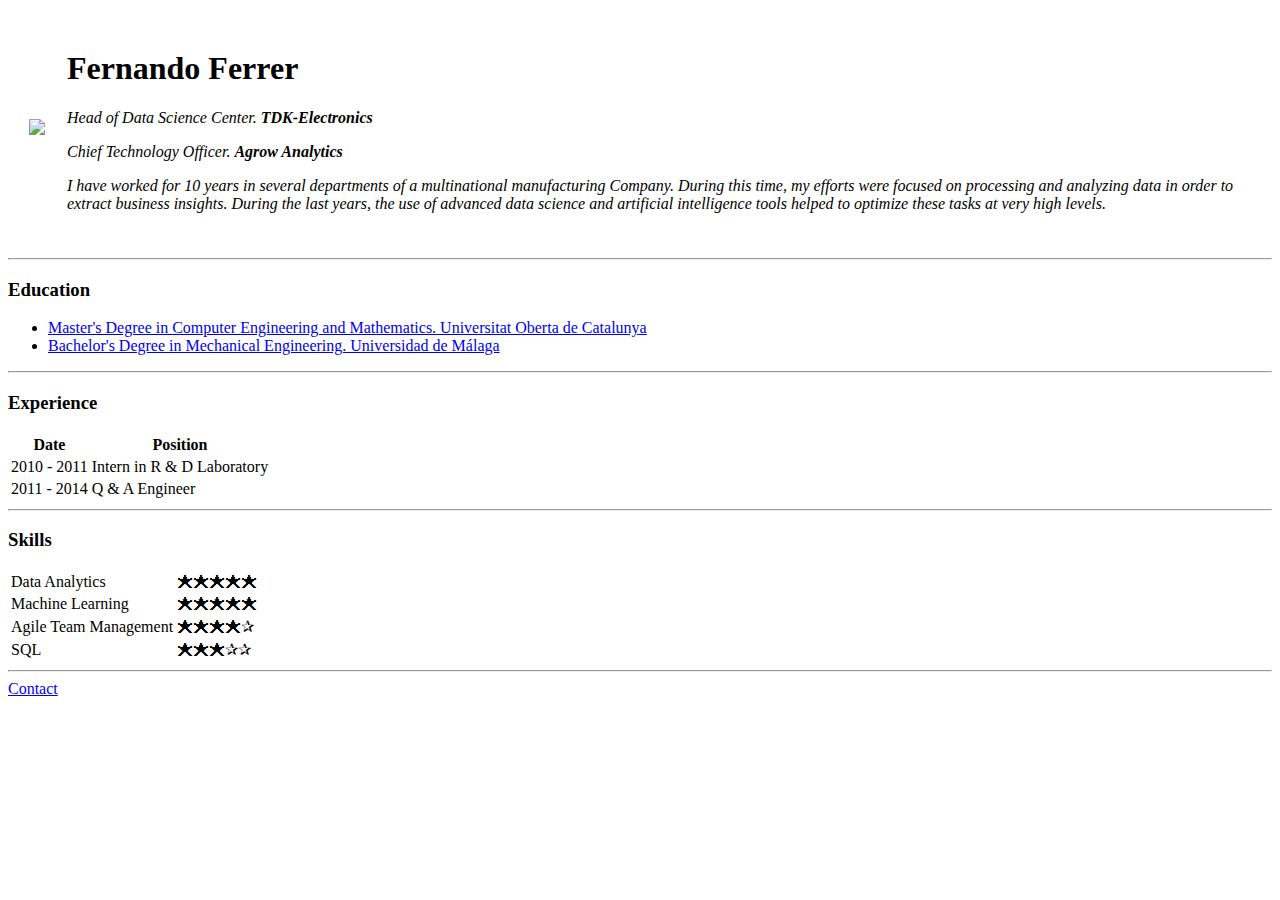
==== index.html @ 65ac2f4a "Add files via upload" ====
<!DOCTYPE html>
<html lang="en" dir="ltr">
  <head>
    <meta charset="utf-8">
    <title>Fernando Ferrer</title>
  </head>
  <body>
    <table cellspacing=20>
      <tr>
        <td>
          <img class="fernando-photo" src="assets/fernando.png" height=250px/>
        </td>
        <td>
          <h1>Fernando Ferrer</h1>
          <p><em>Head of Data Science Center.<strong> TDK-Electronics</strong><em/></p>
          <p><em>Chief Technology Officer. <strong> Agrow Analytics</strong></em></p>
          <p>I have worked for 10 years in several departments of a multinational
      manufacturing Company. During this time, my efforts were focused on
      processing and analyzing data in order to extract business insights. During
      the last years, the use of advanced data science and artificial intelligence
      tools helped to optimize these tasks at very high levels.</p>
        </td>
      </tr>
    </table>
    <hr>
    <h3>Education</h3>
    <ul>
      <li>
        <a href="https://studies.uoc.edu/en/university-masters-degrees/computational-mathematical-engineering/presentation" target="_blank">
          Master's Degree in Computer Engineering and Mathematics. Universitat Oberta de Catalunya
      </li>
      </a>
      <li>
        <a href="https://www.uma.es/grado-en-ingenieria-mecanica/" target="_blank">
          Bachelor's Degree in Mechanical Engineering. Universidad de Málaga
        </a>
      </li>
    </ul>
    <hr>
    <h3>Experience</h3>
    <table>
      <thead>
        <tr>
          <th>Date</th>
          <th>Position</th>
        </tr>
      </thead>
      <tbody>
        <tr>
          <td>2010 - 2011</td>
          <td>Intern in R & D Laboratory</td>
        </tr>
        <tr>
          <td>2011 - 2014</td>
          <td>Q & A Engineer</td>
        </tr>
      </tbody>
    </table>
    <hr>
    <h3>Skills</h3>
    <table>
      <tbody>
        <tr>
          <td>Data Analytics</td>
          <td>🟊🟊🟊🟊🟊</td>
        </tr>
        <tr>
          <td>Machine Learning</td>
          <td>🟊🟊🟊🟊🟊</td>
        </tr>
        <tr>
          <td>Agile Team Management</td>
          <td>🟊🟊🟊🟊✰</td>
        </tr>
        <tr>
          <td>SQL</td>
          <td>🟊🟊🟊✰✰</td>
        </tr>
      </tbody>
    </table>
    <hr>

    <a href="contact.html">Contact</a>

  </body>
</html>
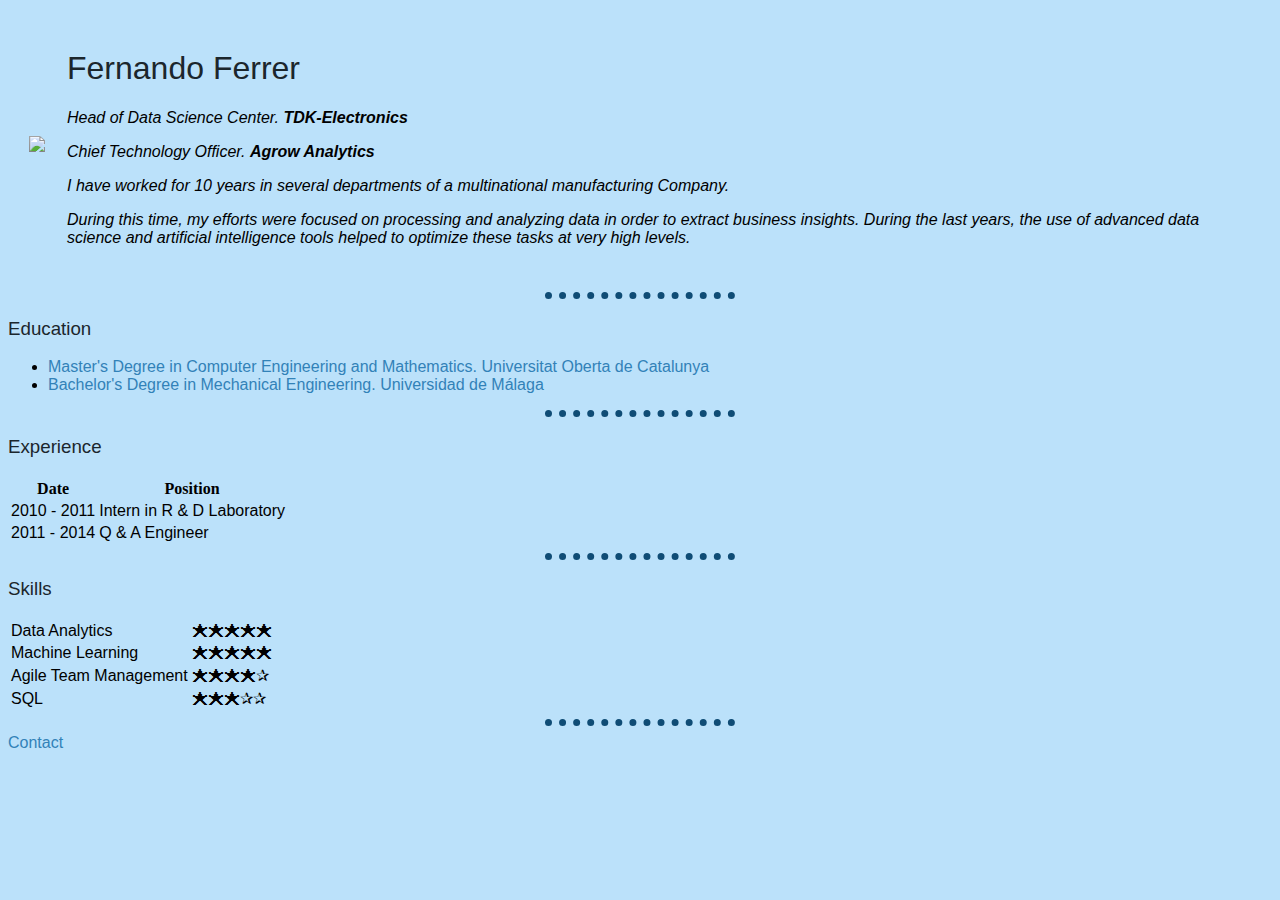
==== commit bbac6b0d: "Add files via upload" ====
--- a/index.html
+++ b/index.html
@@ -3,22 +3,27 @@
   <head>
     <meta charset="utf-8">
     <title>Fernando Ferrer</title>
+    <link rel="stylesheet" href="assets/custom_styles.css">
   </head>
+
   <body>
     <table cellspacing=20>
       <tr>
         <td>
-          <img class="fernando-photo" src="assets/fernando.png" height=250px/>
+          <img class="fernando_photo" src="assets/fernando.png"/>
         </td>
         <td>
           <h1>Fernando Ferrer</h1>
           <p><em>Head of Data Science Center.<strong> TDK-Electronics</strong><em/></p>
           <p><em>Chief Technology Officer. <strong> Agrow Analytics</strong></em></p>
           <p>I have worked for 10 years in several departments of a multinational
-      manufacturing Company. During this time, my efforts were focused on
-      processing and analyzing data in order to extract business insights. During
-      the last years, the use of advanced data science and artificial intelligence
-      tools helped to optimize these tasks at very high levels.</p>
+             manufacturing Company.
+          </p>
+          <p>During this time, my efforts were focused on
+          processing and analyzing data in order to extract business insights. During
+          the last years, the use of advanced data science and artificial intelligence
+          tools helped to optimize these tasks at very high levels.
+          </p>
         </td>
       </tr>
     </table>
--- a/assets/custom_styles.css
+++ b/assets/custom_styles.css
@@ -0,0 +1,46 @@
+/* ################################ Tag Selectors ############################*/
+
+h1, h2, h3, h4, h5, h6 {
+  color: #1B262C;
+  font-family: arial;
+  font-weight: lighter;
+}
+
+p {
+  font-family: arial;
+}
+
+a {
+  font-family: arial;
+  text-decoration: none;
+  color: #3282b8;
+}
+
+td {
+  font-family: arial;
+}
+
+body {
+  background-color: #bbe1fa;
+}
+
+hr {
+  border-style: none;
+  border-top-style: dotted;
+  border-color: #0f4c75;
+  border-width: 7px;
+  height: 0;
+  width: 15%;
+}
+
+/* ################################ Class Selectors ##########################*/
+
+.fernando_photo {
+  width: 210px;
+  height: auto;
+  -webkit-transition: .3s ease-in-out;
+	transition: .3s ease-in-out;
+}
+.fernando_photo:hover {
+  width: 240px;
+}
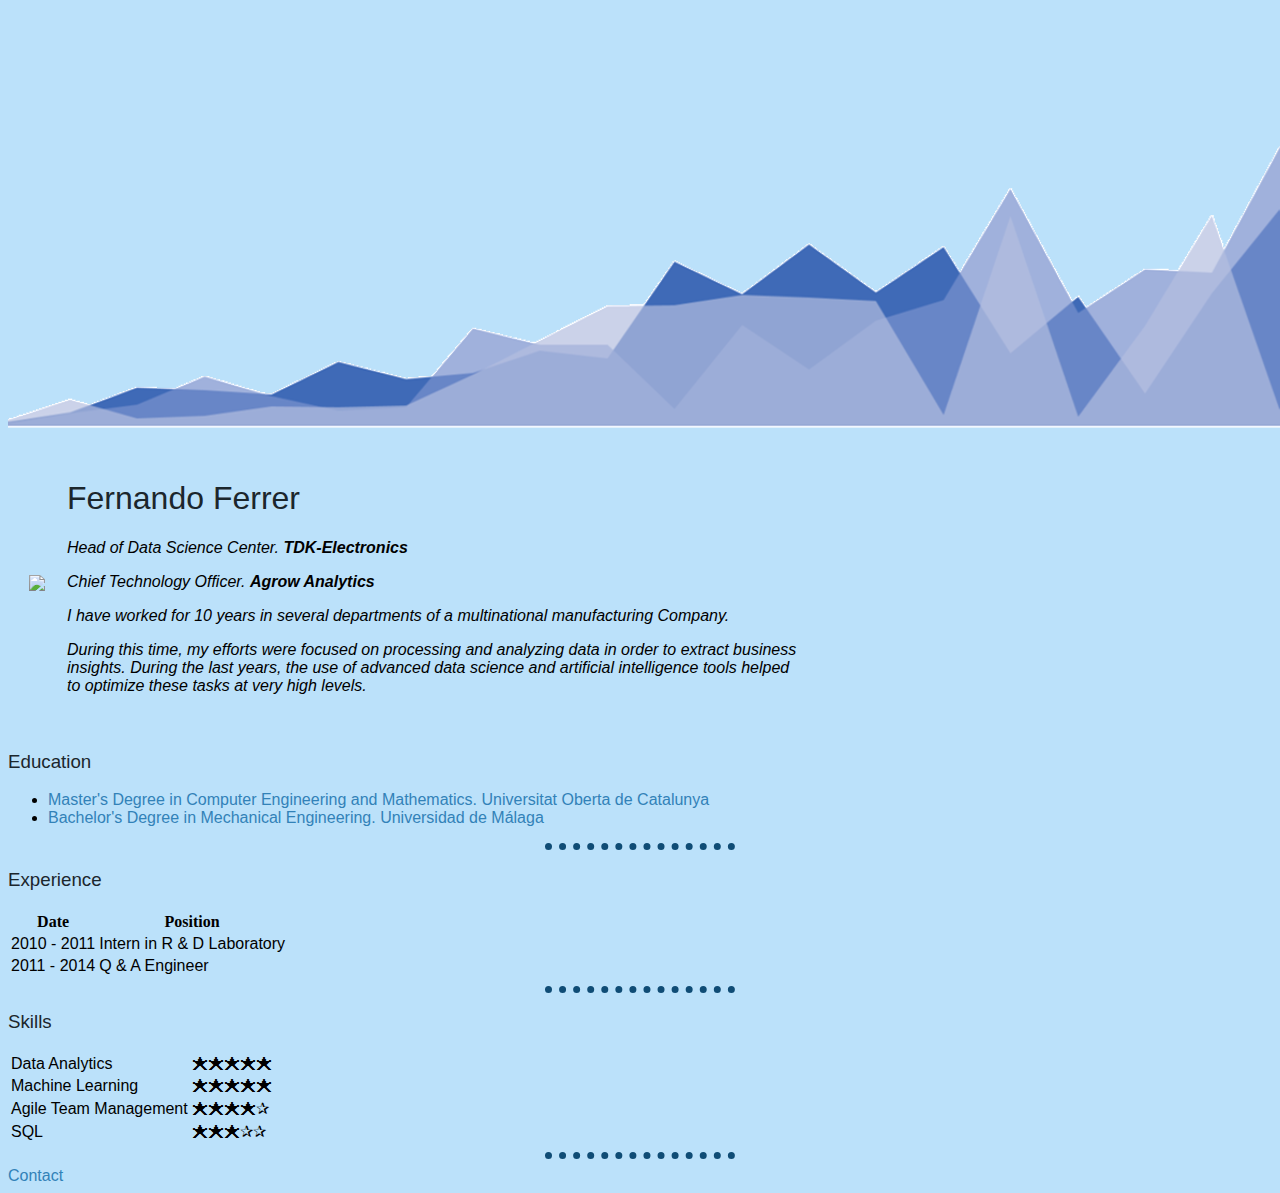
==== commit b6da570a: "Add files via upload" ====
--- a/index.html
+++ b/index.html
@@ -7,6 +7,7 @@
   </head>
 
   <body>
+    <img class="data_background" src="assets/chart.png"/>
     <table cellspacing=20>
       <tr>
         <td>
@@ -20,14 +21,17 @@
              manufacturing Company.
           </p>
           <p>During this time, my efforts were focused on
-          processing and analyzing data in order to extract business insights. During
+          processing and analyzing data in order to extract business
+          <br>insights. During
           the last years, the use of advanced data science and artificial intelligence
-          tools helped to optimize these tasks at very high levels.
+          tools helped
+          <br>to optimize these tasks at very high levels.
           </p>
         </td>
       </tr>
     </table>
-    <hr>
+    <div class="horizontal_separator_1">
+    </div>
     <h3>Education</h3>
     <ul>
       <li>
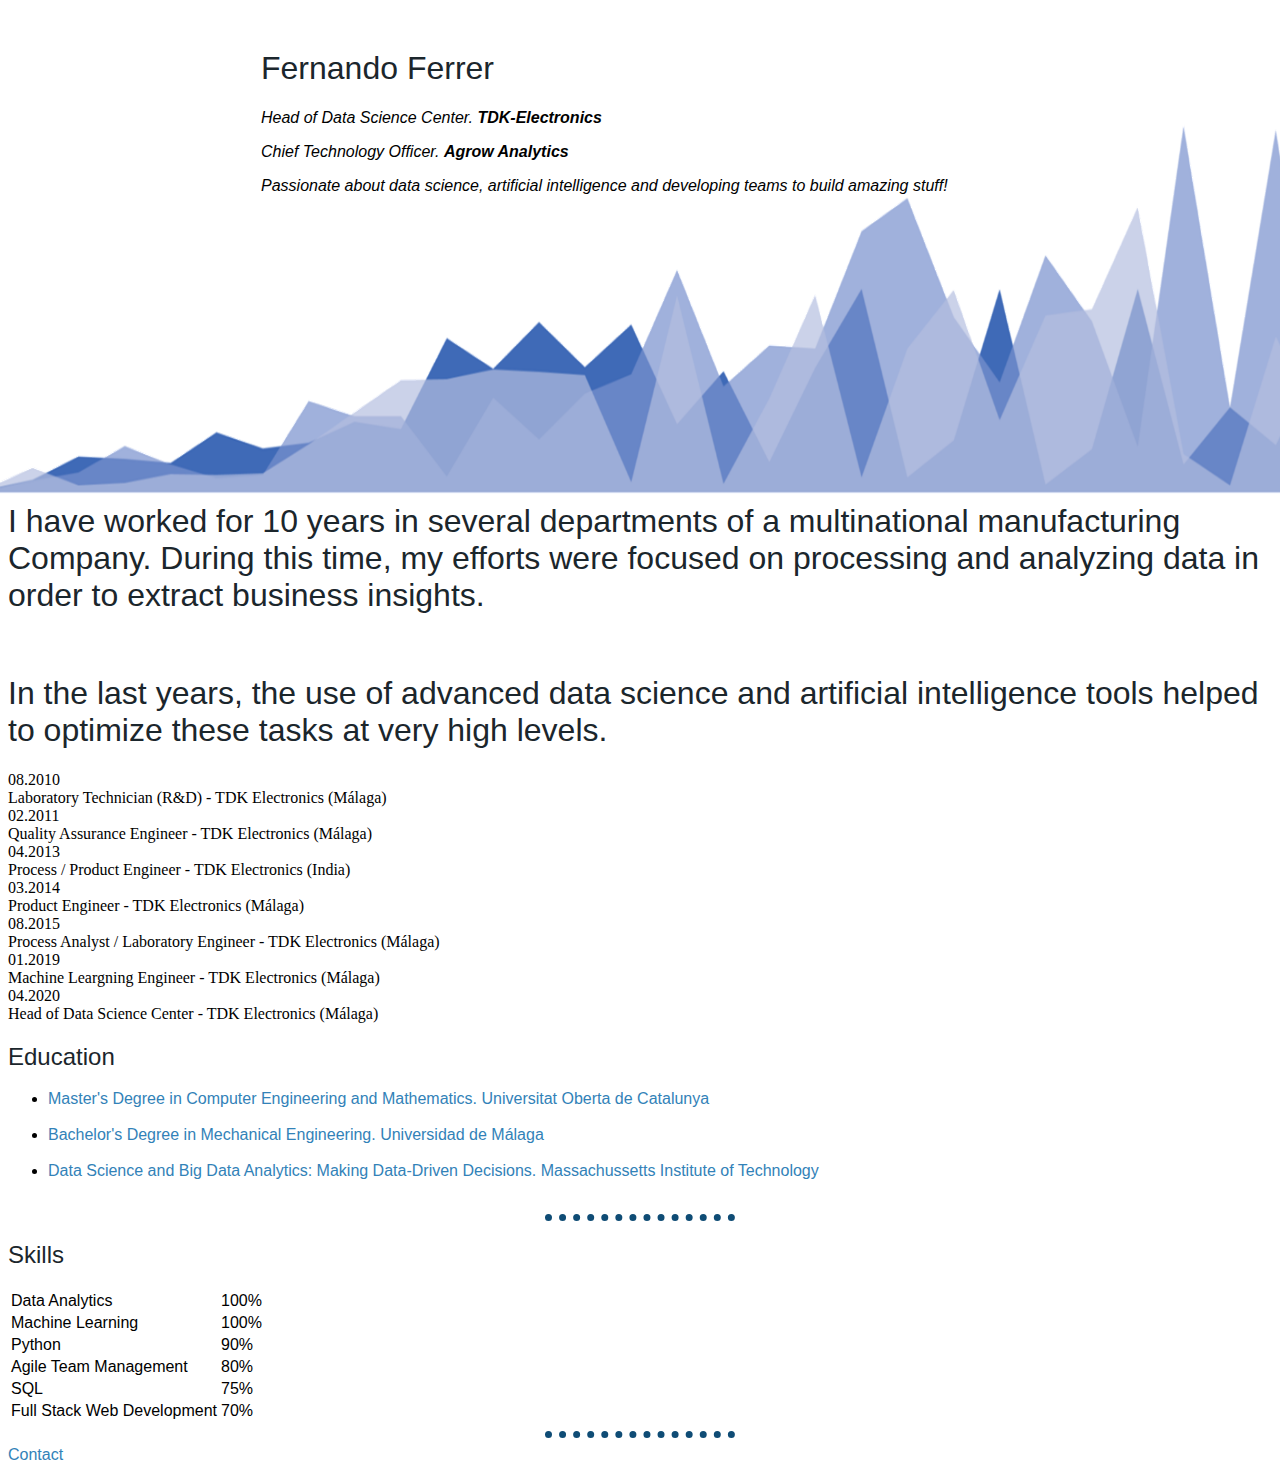
==== commit 96cf39e0: "Add files via upload" ====
--- a/index.html
+++ b/index.html
@@ -4,6 +4,8 @@
     <meta charset="utf-8">
     <title>Fernando Ferrer</title>
     <link rel="stylesheet" href="assets/custom_styles.css">
+    <link rel="stylesheet" href="assets/block_quotes.css">
+    <link rel="stylesheet" href="assets/timeline.css">
   </head>
 
   <body>
@@ -11,80 +13,166 @@
     <table cellspacing=20>
       <tr>
         <td>
-          <img class="fernando_photo" src="assets/fernando.png"/>
+          <div class="fernando_photo"/>
+          </div>
         </td>
         <td>
           <h1>Fernando Ferrer</h1>
           <p><em>Head of Data Science Center.<strong> TDK-Electronics</strong><em/></p>
           <p><em>Chief Technology Officer. <strong> Agrow Analytics</strong></em></p>
-          <p>I have worked for 10 years in several departments of a multinational
-             manufacturing Company.
-          </p>
-          <p>During this time, my efforts were focused on
-          processing and analyzing data in order to extract business
-          <br>insights. During
-          the last years, the use of advanced data science and artificial intelligence
-          tools helped
-          <br>to optimize these tasks at very high levels.
-          </p>
+          <p>Passionate about data science, artificial intelligence and developing
+            teams to build amazing stuff!</p>
         </td>
       </tr>
     </table>
+
     <div class="horizontal_separator_1">
     </div>
-    <h3>Education</h3>
+
+    <div class="blockquote-wrapper">
+      <div class="blockquote">
+        <h1>I have worked for 10 years in several departments of a multinational
+            manufacturing Company.
+            During this time, my efforts were focused on processing and analyzing
+            data in order to extract business insights.
+        </h1>
+        <br>
+        <h1>In the last years, the use of advanced data science and artificial
+            intelligence tools helped to optimize these tasks at very high levels.
+        </h1>
+      </div>
+    </div>
+
+
+    <section class="time-line-box">
+           <div class="swiper-container text-center">
+               <div class="swiper-wrapper">
+                   <div class="swiper-slide">
+                     <div class="timestamp"><span class="date">08.2010</span></div>
+                     <div class="status"><span>Laboratory Technician (R&D) - TDK Electronics (Málaga)</span></div>
+                   </div>
+                   <div class="swiper-slide">
+                     <div class="timestamp"><span class="date">02.2011</span></div>
+                     <div class="status"><span>Quality Assurance Engineer - TDK Electronics (Málaga)</span></div>
+                   </div>
+                   <div class="swiper-slide">
+                     <div class="timestamp"><span class="date">04.2013</span></div>
+                     <div class="status"><span>Process / Product Engineer - TDK Electronics (India)</span></div>
+                   </div>
+                   <div class="swiper-slide">
+                     <div class="timestamp"><span class="date">03.2014</span></div>
+                     <div class="status"><span>Product Engineer - TDK Electronics (Málaga)</span></div>
+                   </div>
+                   <div class="swiper-slide">
+                     <div class="timestamp"><span class="date">08.2015</span></div>
+                     <div class="status"><span>Process Analyst / Laboratory Engineer - TDK Electronics (Málaga)</span></div>
+                   </div>
+                   <div class="swiper-slide">
+                     <div class="timestamp"><span class="date">01.2019</span></div>
+                     <div class="status"><span>Machine Leargning Engineer - TDK Electronics (Málaga)</span></div>
+                   </div>
+                   <div class="swiper-slide">
+                     <div class="timestamp"><span class="date">04.2020</span></div>
+                     <div class="status"><span>Head of Data Science Center - TDK Electronics (Málaga)</span></div>
+                   </div>
+               </div>
+           </div>
+      </section>
+
+
+
+
+    <h2>Education</h2>
     <ul>
+
       <li>
         <a href="https://studies.uoc.edu/en/university-masters-degrees/computational-mathematical-engineering/presentation" target="_blank">
           Master's Degree in Computer Engineering and Mathematics. Universitat Oberta de Catalunya
+        </a>
       </li>
-      </a>
+      <br>
+
       <li>
         <a href="https://www.uma.es/grado-en-ingenieria-mecanica/" target="_blank">
           Bachelor's Degree in Mechanical Engineering. Universidad de Málaga
         </a>
       </li>
+      <br>
+
+      <li>
+        <a href="https://xpro.mit.edu/courses/course-v1:xPRO+DSx/" target="_blank">
+          Data Science and Big Data Analytics: Making Data-Driven Decisions. Massachussetts Institute of Technology
+        </a>
+      </li>
+      <br>
+
     </ul>
     <hr>
-    <h3>Experience</h3>
-    <table>
-      <thead>
-        <tr>
-          <th>Date</th>
-          <th>Position</th>
-        </tr>
-      </thead>
-      <tbody>
-        <tr>
-          <td>2010 - 2011</td>
-          <td>Intern in R & D Laboratory</td>
-        </tr>
-        <tr>
-          <td>2011 - 2014</td>
-          <td>Q & A Engineer</td>
-        </tr>
-      </tbody>
-    </table>
-    <hr>
-    <h3>Skills</h3>
+
+    <h2>Skills</h2>
     <table>
       <tbody>
+
         <tr>
           <td>Data Analytics</td>
-          <td>🟊🟊🟊🟊🟊</td>
+          <td>
+            <div class="progress">
+              <span class="percent">100%</span>
+              <div class="bar" style="width:100%"></div>
+            </div>
+          </td>
         </tr>
+
         <tr>
           <td>Machine Learning</td>
-          <td>🟊🟊🟊🟊🟊</td>
+          <td>
+            <div class="progress">
+              <span class="percent">100%</span>
+              <div class="bar" style="width:100%"></div>
+            </div>
+          </td>
         </tr>
+
+        <tr>
+          <td>Python</td>
+          <td>
+            <div class="progress">
+              <span class="percent">90%</span>
+              <div class="bar" style="width:90%"></div>
+            </div>
+          </td>
+        </tr>
+
         <tr>
           <td>Agile Team Management</td>
-          <td>🟊🟊🟊🟊✰</td>
+          <td>
+            <div class="progress">
+              <span class="percent">80%</span>
+              <div class="bar" style="width:80%"></div>
+            </div>
+          </td>
         </tr>
+
         <tr>
           <td>SQL</td>
-          <td>🟊🟊🟊✰✰</td>
+          <td>
+            <div class="progress">
+              <span class="percent">75%</span>
+              <div class="bar" style="width:75%"></div>
+            </div>
+          </td>
         </tr>
+
+        <tr>
+          <td>Full Stack Web Development</td>
+          <td>
+            <div class="progress">
+              <span class="percent">70%</span>
+              <div class="bar" style="width:70%"></div>
+            </div>
+          </td>
+        </tr>
+
       </tbody>
     </table>
     <hr>
--- a/assets/custom_styles.css
+++ b/assets/custom_styles.css
@@ -21,7 +21,7 @@
 }
 
 body {
-  background-color: #bbe1fa;
+  background-color: white;
 }
 
 hr {
@@ -44,3 +44,17 @@
 .fernando_photo:hover {
   width: 240px;
 }
+
+.data_background {
+  width: 104%;
+  height: 400px;
+  position: absolute;
+  left: -10px;
+  top: 100px;
+  z-index: -1;
+}
+
+.horizontal_separator_1 {
+  width: 100%;
+  height: 250px;
+}
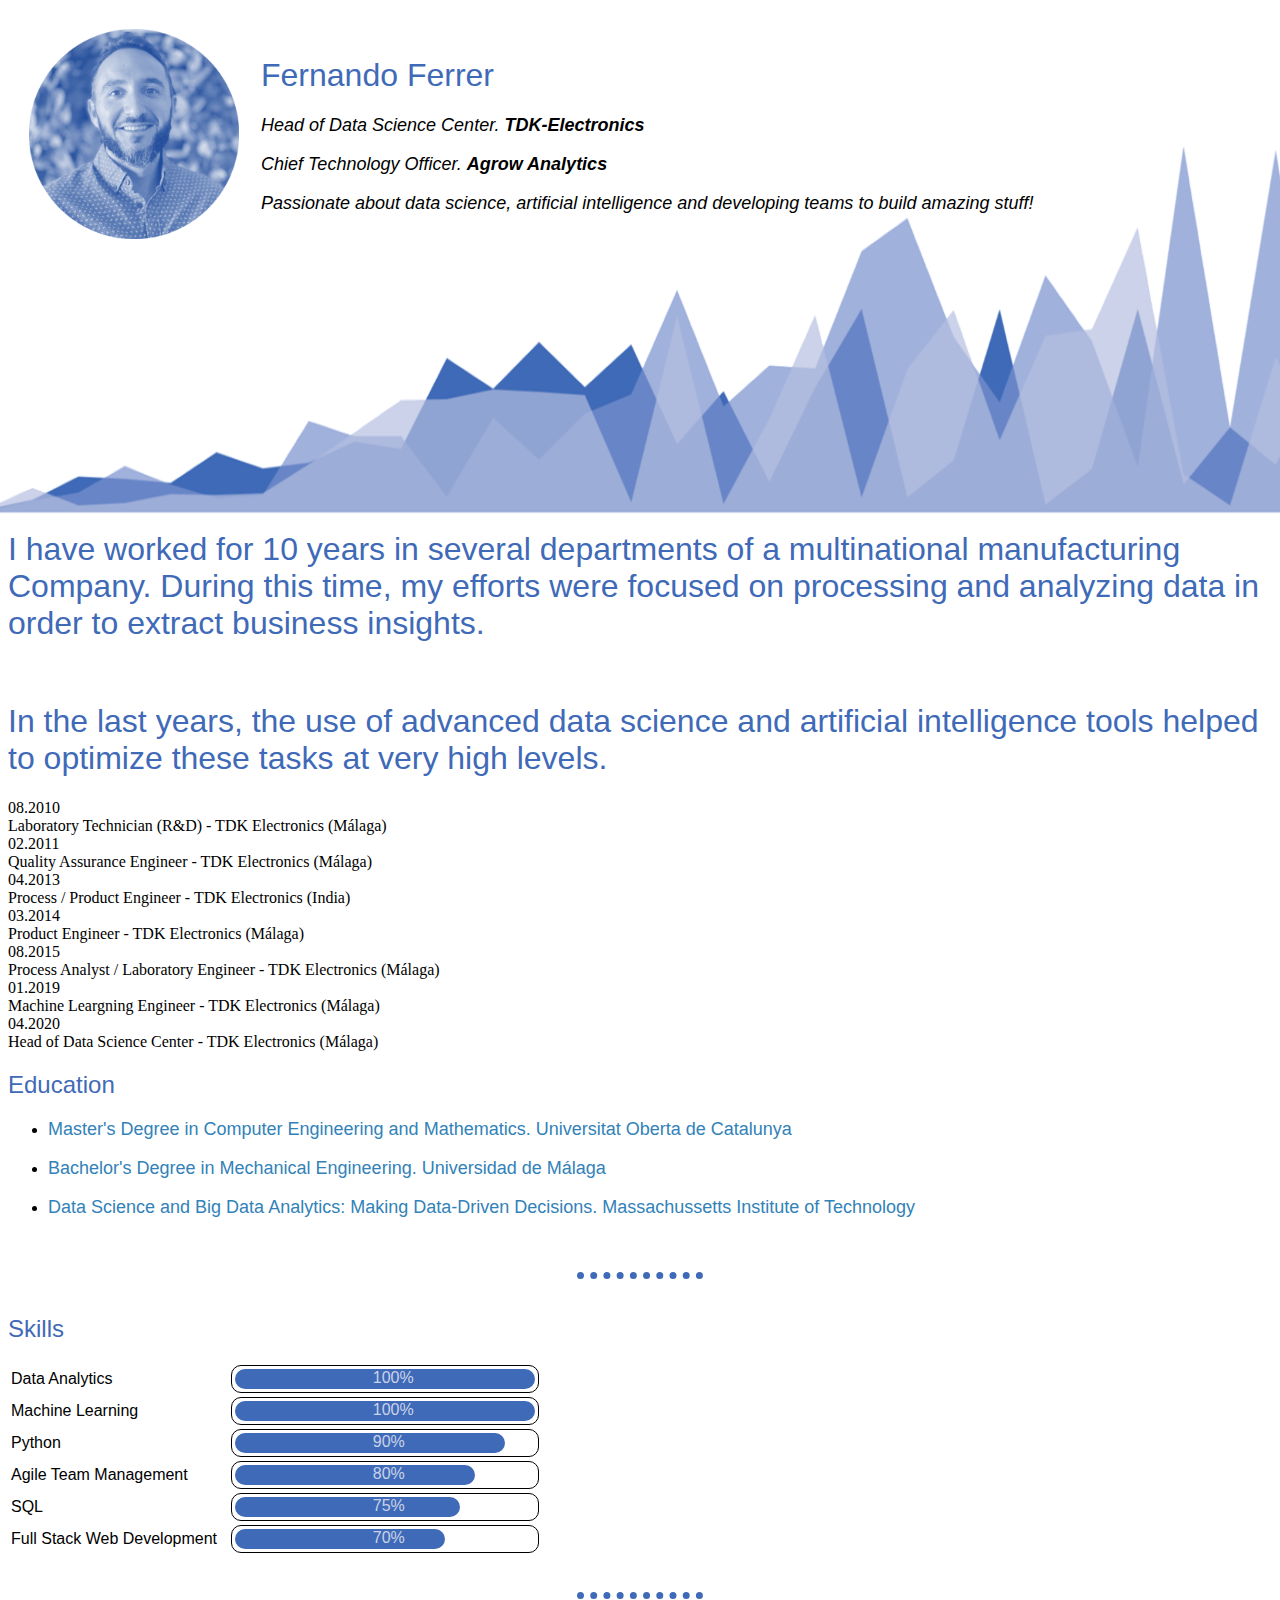
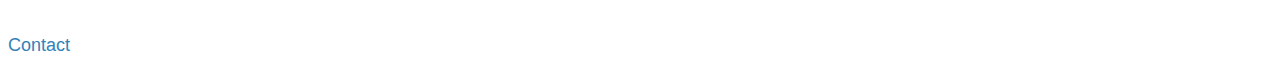
==== commit bd262b98: "Add files via upload" ====
--- a/index.html
+++ b/index.html
@@ -4,8 +4,6 @@
     <meta charset="utf-8">
     <title>Fernando Ferrer</title>
     <link rel="stylesheet" href="assets/custom_styles.css">
-    <link rel="stylesheet" href="assets/block_quotes.css">
-    <link rel="stylesheet" href="assets/timeline.css">
   </head>
 
   <body>
@@ -81,100 +79,104 @@
 
 
 
+    <div class="centered_div">
+      <h2>Education</h2>
+      <ul>
 
-    <h2>Education</h2>
-    <ul>
+        <li>
+          <a href="https://studies.uoc.edu/en/university-masters-degrees/computational-mathematical-engineering/presentation" target="_blank">
+            Master's Degree in Computer Engineering and Mathematics. Universitat Oberta de Catalunya
+          </a>
+        </li>
+        <br>
 
-      <li>
-        <a href="https://studies.uoc.edu/en/university-masters-degrees/computational-mathematical-engineering/presentation" target="_blank">
-          Master's Degree in Computer Engineering and Mathematics. Universitat Oberta de Catalunya
-        </a>
-      </li>
-      <br>
+        <li>
+          <a href="https://www.uma.es/grado-en-ingenieria-mecanica/" target="_blank">
+            Bachelor's Degree in Mechanical Engineering. Universidad de Málaga
+          </a>
+        </li>
+        <br>
 
-      <li>
-        <a href="https://www.uma.es/grado-en-ingenieria-mecanica/" target="_blank">
-          Bachelor's Degree in Mechanical Engineering. Universidad de Málaga
-        </a>
-      </li>
-      <br>
+        <li>
+          <a href="https://xpro.mit.edu/courses/course-v1:xPRO+DSx/" target="_blank">
+            Data Science and Big Data Analytics: Making Data-Driven Decisions. Massachussetts Institute of Technology
+          </a>
+        </li>
+        <br>
 
-      <li>
-        <a href="https://xpro.mit.edu/courses/course-v1:xPRO+DSx/" target="_blank">
-          Data Science and Big Data Analytics: Making Data-Driven Decisions. Massachussetts Institute of Technology
-        </a>
-      </li>
-      <br>
+      </ul>
+    </div>
 
-    </ul>
     <hr>
 
-    <h2>Skills</h2>
-    <table>
-      <tbody>
+    <div class="centered_div">
+      <h2>Skills</h2>
+      <table>
+        <tbody>
+          <tr>
+            <td>Data Analytics</td>
+            <td>
+              <div class="progress">
+                <span class="percent">100%</span>
+                <div class="bar" style="width:100%"></div>
+              </div>
+            </td>
+          </tr>
 
-        <tr>
-          <td>Data Analytics</td>
-          <td>
-            <div class="progress">
-              <span class="percent">100%</span>
-              <div class="bar" style="width:100%"></div>
-            </div>
-          </td>
-        </tr>
+          <tr>
+            <td>Machine Learning</td>
+            <td>
+              <div class="progress">
+                <span class="percent">100%</span>
+                <div class="bar" style="width:100%"></div>
+              </div>
+            </td>
+          </tr>
 
-        <tr>
-          <td>Machine Learning</td>
-          <td>
-            <div class="progress">
-              <span class="percent">100%</span>
-              <div class="bar" style="width:100%"></div>
-            </div>
-          </td>
-        </tr>
+          <tr>
+            <td>Python</td>
+            <td>
+              <div class="progress">
+                <span class="percent">90%</span>
+                <div class="bar" style="width:90%"></div>
+              </div>
+            </td>
+          </tr>
 
-        <tr>
-          <td>Python</td>
-          <td>
-            <div class="progress">
-              <span class="percent">90%</span>
-              <div class="bar" style="width:90%"></div>
-            </div>
-          </td>
-        </tr>
+          <tr>
+            <td>Agile Team Management</td>
+            <td>
+              <div class="progress">
+                <span class="percent">80%</span>
+                <div class="bar" style="width:80%"></div>
+              </div>
+            </td>
+          </tr>
 
-        <tr>
-          <td>Agile Team Management</td>
-          <td>
-            <div class="progress">
-              <span class="percent">80%</span>
-              <div class="bar" style="width:80%"></div>
-            </div>
-          </td>
-        </tr>
+          <tr>
+            <td>SQL</td>
+            <td>
+              <div class="progress">
+                <span class="percent">75%</span>
+                <div class="bar" style="width:75%"></div>
+              </div>
+            </td>
+          </tr>
 
-        <tr>
-          <td>SQL</td>
-          <td>
-            <div class="progress">
-              <span class="percent">75%</span>
-              <div class="bar" style="width:75%"></div>
-            </div>
-          </td>
-        </tr>
+          <tr>
+            <td>Full Stack Web Development</td>
+            <td>
+              <div class="progress">
+                <span class="percent">70%</span>
+                <div class="bar" style="width:70%"></div>
+              </div>
+            </td>
+          </tr>
 
-        <tr>
-          <td>Full Stack Web Development</td>
-          <td>
-            <div class="progress">
-              <span class="percent">70%</span>
-              <div class="bar" style="width:70%"></div>
-            </div>
-          </td>
-        </tr>
+        </tbody>
+      </table>
+    </div>
 
-      </tbody>
-    </table>
     <hr>
 
     <a href="contact.html">Contact</a>
--- a/assets/custom_styles.css
+++ b/assets/custom_styles.css
@@ -1,17 +1,23 @@
 /* ################################ Tag Selectors ############################*/
 
 h1, h2, h3, h4, h5, h6 {
-  color: #1B262C;
+  color: #3f6ab7;
   font-family: arial;
   font-weight: lighter;
 }
 
+body {
+  overflow-x: hidden;
+}
+
 p {
   font-family: arial;
+  font-size: 18px;
 }
 
 a {
   font-family: arial;
+  font-size: 18px;
   text-decoration: none;
   color: #3282b8;
 }
@@ -27,22 +33,34 @@
 hr {
   border-style: none;
   border-top-style: dotted;
-  border-color: #0f4c75;
+  border-color: #3f6ab7;
   border-width: 7px;
   height: 0;
-  width: 15%;
+  width: 10%;
+  margin-top: 4vh;
+  margin-bottom: 4vh;
 }
 
 /* ################################ Class Selectors ##########################*/
 
 .fernando_photo {
+  background: url("../assets/fernando_blue.png");
+  background-repeat:no-repeat;
+  background-size: 100% 100%;
   width: 210px;
-  height: auto;
-  -webkit-transition: .3s ease-in-out;
-	transition: .3s ease-in-out;
+  height: 210px;
+  -webkit-transition: .8s ease-in-out;
+  -moz-transition: .8s ease-in-out;
+  -o-transition: .8s ease-in-out;
+	transition: .8s ease-in-out;
+
 }
 .fernando_photo:hover {
+  background: url("../assets/fernando.png");
+  background-repeat:no-repeat;
+  background-size: 100% 100%;
   width: 240px;
+  height: 240px;
 }
 
 .data_background {
@@ -50,7 +68,7 @@
   height: 400px;
   position: absolute;
   left: -10px;
-  top: 100px;
+  top: 120px;
   z-index: -1;
 }
 
@@ -58,3 +76,26 @@
   width: 100%;
   height: 250px;
 }
+
+/* Progress bar */
+
+.progress {
+ width: 300px;
+ border: 1px solid black;
+ border-radius: 10px;
+ position: relative;
+ padding: 3px;
+ margin-left: 10px;
+}
+
+.percent {
+ position: absolute;
+ color: #cbd2e9;
+ left: 46%;
+}
+
+.bar {
+ height: 20px;
+ background-color: #3f6ab7;
+ border-radius: 10px;
+}
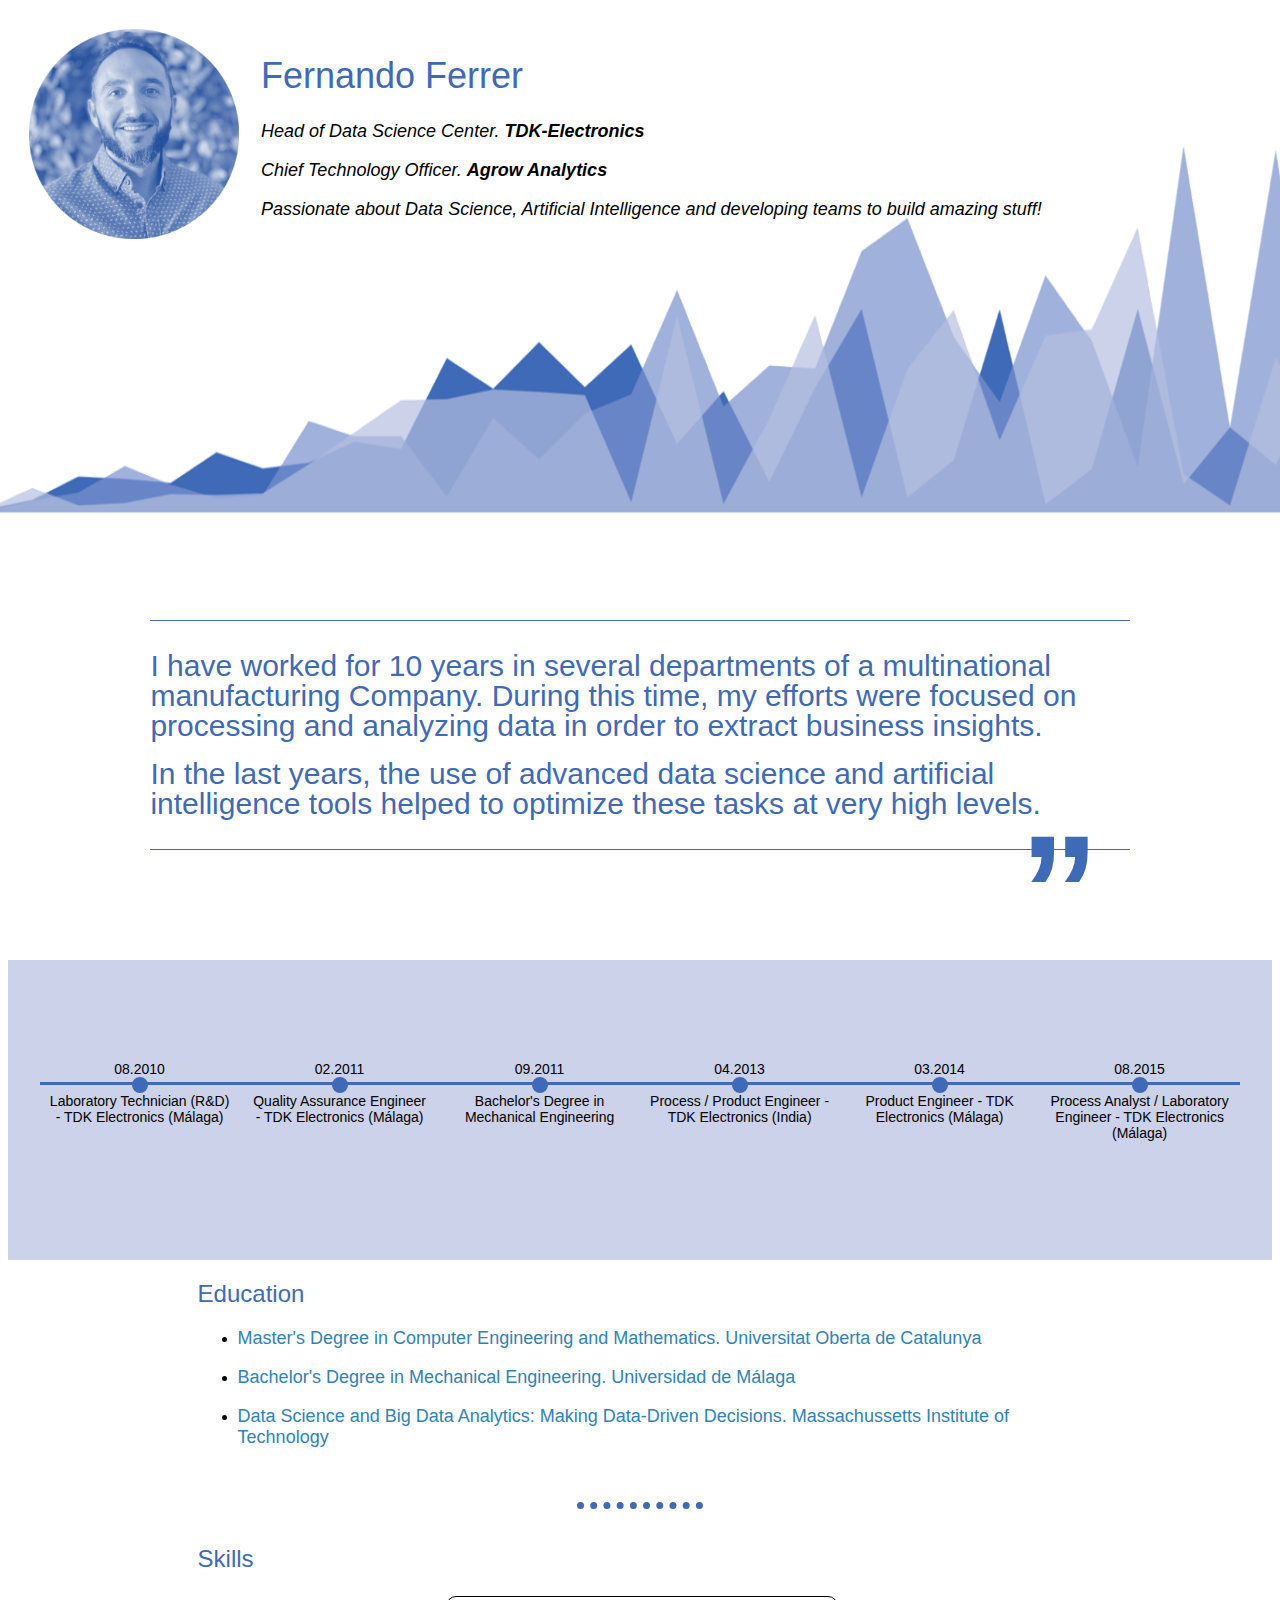
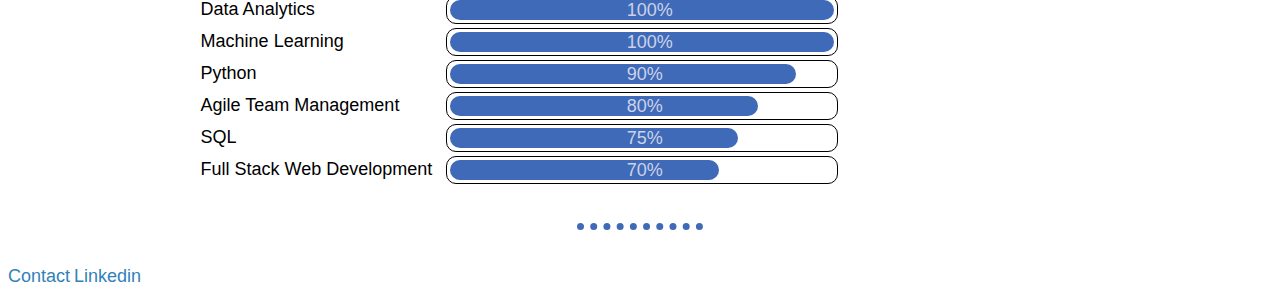
==== commit 2404d08f: "Add files via upload" ====
--- a/index.html
+++ b/index.html
@@ -4,25 +4,29 @@
     <meta charset="utf-8">
     <title>Fernando Ferrer</title>
     <link rel="stylesheet" href="assets/custom_styles.css">
-  </head>
+    <link rel="icon" href="assets/favicon.ico">
+    <link rel="preconnect" href="https://fonts.gstatic.com">
+    <link href="https://fonts.googleapis.com/css2?family=Raleway:wght@300;400&display=swap" rel="stylesheet">
 
   <body>
-    <img class="data_background" src="assets/chart.png"/>
-    <table cellspacing=20>
-      <tr>
-        <td>
-          <div class="fernando_photo"/>
-          </div>
-        </td>
-        <td>
-          <h1>Fernando Ferrer</h1>
-          <p><em>Head of Data Science Center.<strong> TDK-Electronics</strong><em/></p>
-          <p><em>Chief Technology Officer. <strong> Agrow Analytics</strong></em></p>
-          <p>Passionate about data science, artificial intelligence and developing
-            teams to build amazing stuff!</p>
-        </td>
-      </tr>
-    </table>
+    <div class="header_div">
+      <img class="data_background" src="assets/chart.png"/>
+      <table cellspacing=20>
+        <tr>
+          <td>
+            <div class="fernando_photo">
+            </div>
+          </td>
+          <td>
+            <h1>Fernando Ferrer</h1>
+            <p><em>Head of Data Science Center.<strong> TDK-Electronics</strong><em/></p>
+            <p><em>Chief Technology Officer. <strong> Agrow Analytics</strong></em></p>
+            <p>Passionate about Data Science, Artificial Intelligence and developing
+              teams to build amazing stuff!</p>
+          </td>
+        </tr>
+      </table>
+    </div>
 
     <div class="horizontal_separator_1">
     </div>
@@ -49,30 +53,52 @@
                      <div class="timestamp"><span class="date">08.2010</span></div>
                      <div class="status"><span>Laboratory Technician (R&D) - TDK Electronics (Málaga)</span></div>
                    </div>
+
                    <div class="swiper-slide">
                      <div class="timestamp"><span class="date">02.2011</span></div>
                      <div class="status"><span>Quality Assurance Engineer - TDK Electronics (Málaga)</span></div>
                    </div>
+
+                   <div class="swiper-slide">
+                     <div class="timestamp"><span class="date">09.2011</span></div>
+                     <div class="status"><span>Bachelor's Degree in Mechanical Engineering</span></div>
+                   </div>
+
                    <div class="swiper-slide">
                      <div class="timestamp"><span class="date">04.2013</span></div>
                      <div class="status"><span>Process / Product Engineer - TDK Electronics (India)</span></div>
                    </div>
+
                    <div class="swiper-slide">
                      <div class="timestamp"><span class="date">03.2014</span></div>
                      <div class="status"><span>Product Engineer - TDK Electronics (Málaga)</span></div>
                    </div>
+
                    <div class="swiper-slide">
                      <div class="timestamp"><span class="date">08.2015</span></div>
                      <div class="status"><span>Process Analyst / Laboratory Engineer - TDK Electronics (Málaga)</span></div>
                    </div>
+
                    <div class="swiper-slide">
                      <div class="timestamp"><span class="date">01.2019</span></div>
                      <div class="status"><span>Machine Leargning Engineer - TDK Electronics (Málaga)</span></div>
                    </div>
+
+                   <div class="swiper-slide">
+                     <div class="timestamp"><span class="date">03.2019</span></div>
+                     <div class="status"><span>Master's Degree in Computer Engineering and Mathematics</span></div>
+                   </div>
+
                    <div class="swiper-slide">
                      <div class="timestamp"><span class="date">04.2020</span></div>
                      <div class="status"><span>Head of Data Science Center - TDK Electronics (Málaga)</span></div>
                    </div>
+
+                   <div class="swiper-slide">
+                     <div class="timestamp"><span class="date">12.2020</span></div>
+                     <div class="status"><span>Chief Technology Officer - Agrow Analytics</span></div>
+                   </div>
+
                </div>
            </div>
       </section>
@@ -179,7 +205,10 @@
 
     <hr>
 
-    <a href="contact.html">Contact</a>
+    <div class="bottom_div">
+      <a class="bottom_button email" href="contact.html">Contact</a>
+      <a class="bottom_button linkedin" href="https://www.linkedin.com/in/fernando-ferrer-perruca/" target="_blank">Linkedin</a>
+    </div>
 
   </body>
 </html>
--- a/assets/custom_styles.css
+++ b/assets/custom_styles.css
@@ -24,6 +24,7 @@
 
 td {
   font-family: arial;
+  font-size: 18px;
 }
 
 body {
@@ -63,6 +64,11 @@
   height: 240px;
 }
 
+.centered_div {
+  width: 70%;
+  margin: 0 auto;
+}
+
 .data_background {
   width: 104%;
   height: 400px;
@@ -77,10 +83,10 @@
   height: 250px;
 }
 
-/* Progress bar */
+/* Progress bar ##############################################################*/
 
 .progress {
- width: 300px;
+ width: 30vw;
  border: 1px solid black;
  border-radius: 10px;
  position: relative;
@@ -99,3 +105,158 @@
  background-color: #3f6ab7;
  border-radius: 10px;
 }
+
+/* Block Quotes ##############################################################*/
+/* center the blockquote in the page */
+.blockquote-wrapper {
+   display: flex;
+   height: 50vh;
+   padding: 0 20px;
+}
+
+/* Blockquote main style */
+.blockquote {
+    position: relative;
+    font-family: 'Montserrat', sans-serif;
+    font-weight: 800;
+    color: #3f6ab7;
+    padding: 30px 0;
+    width: 80%;
+    max-width: 1000px;
+    z-index: 1;
+    margin: 80px auto;
+    align-self: center;
+    border-top: solid 1px;
+    border-bottom: solid 1px;
+}
+
+/* Blockquote header */
+.blockquote h1 {
+    position: relative;
+    color: #3f6ab7;
+    font-size: 30px;
+    font-weight: 100;
+    line-height: 1;
+    margin: 0;
+}
+
+/* Blockquote right double quotes */
+.blockquote:after {
+    position: absolute;
+    content: "”";
+    color: #3f6ab7;
+    font-size: 10rem;
+    line-height: 0;
+    bottom: -43px;
+    right: 30px;
+}
+
+/* increase header size after 600px */
+@media all and (min-width: 50px) {
+    .blockquote h1 {
+        font-size: 30px;
+   }
+
+}
+
+/* Blockquote subheader */
+.blockquote h4 {
+    position: relative;
+    color: #292a2b;
+    font-size: 1.4rem;
+    font-weight: normal;
+    line-height: 1;
+    margin: 0;
+    padding-top: 20px;
+    z-index: 1;
+}
+
+/* Timeline ##################################################################*/
+.time-line-box {
+  height: 100px;
+  padding: 100px 0;
+  width: 100%;
+  background-color: #cbd2e9;
+}
+
+.time-line-box .timeline {
+  list-style-type: none;
+  display: flex;
+  padding: 0;
+  text-align: center;
+}
+
+.time-line-box .timestamp {
+  margin: auto;
+  margin-bottom: 5px;
+  padding: 0 4px;
+  display: flex;
+  flex-direction: column;
+  align-items: center;
+}
+
+.time-line-box .status {
+  padding: 0 10px;
+  display: flex;
+  justify-content: center;
+  border-top: 3px solid #3f6ab7;
+  position: relative;
+  transition: all 200ms ease-in;
+}
+.time-line-box .status span {
+  padding-top: 8px;
+}
+.time-line-box .status span:before {
+  content: '';
+  width: 12px;
+  height: 12px;
+  background-color: #3f6ab7;
+  border-radius: 12px;
+  border: 2px solid #3f6ab7;
+  position: absolute;
+  left: 50%;
+  top: 0%;
+  -webkit-transform: translate(-50%, -50%);
+  -ms-transform: translate(-50%, -50%);
+  transform: translate(-50%, -50%);
+  transition: all 200ms ease-in;
+}
+
+.swiper-container {
+  width: 95%;
+  margin: auto;
+  overflow-y: auto;
+}
+.swiper-wrapper{
+  display: inline-flex;
+  flex-direction: row;
+  overflow-y:auto;
+  justify-content: center;
+}
+.swiper-container::-webkit-scrollbar-track{
+   background:#a8a8a8b6;
+}
+.swiper-container::-webkit-scrollbar{
+  height: 6px;
+}
+.swiper-container::-webkit-scrollbar-thumb{
+   background: #4F4F4F !important;
+}
+.swiper-slide {
+  text-align: center;
+  font-family: arial;
+  font-size: 14px;
+  width: 200px;
+  height: 100%;
+  position: relative;
+  -webkit-transition: .3s ease-in-out;
+  -moz-transition: .3s ease-in-out;
+  -o-transition: .3s ease-in-out;
+	transition: .3s ease-in-out;
+}
+.swiper-slide:hover {
+  font-size: 20px;
+  font-family: arial;
+  border-color: #3f6ab7;
+  border-width: 6px;
+}
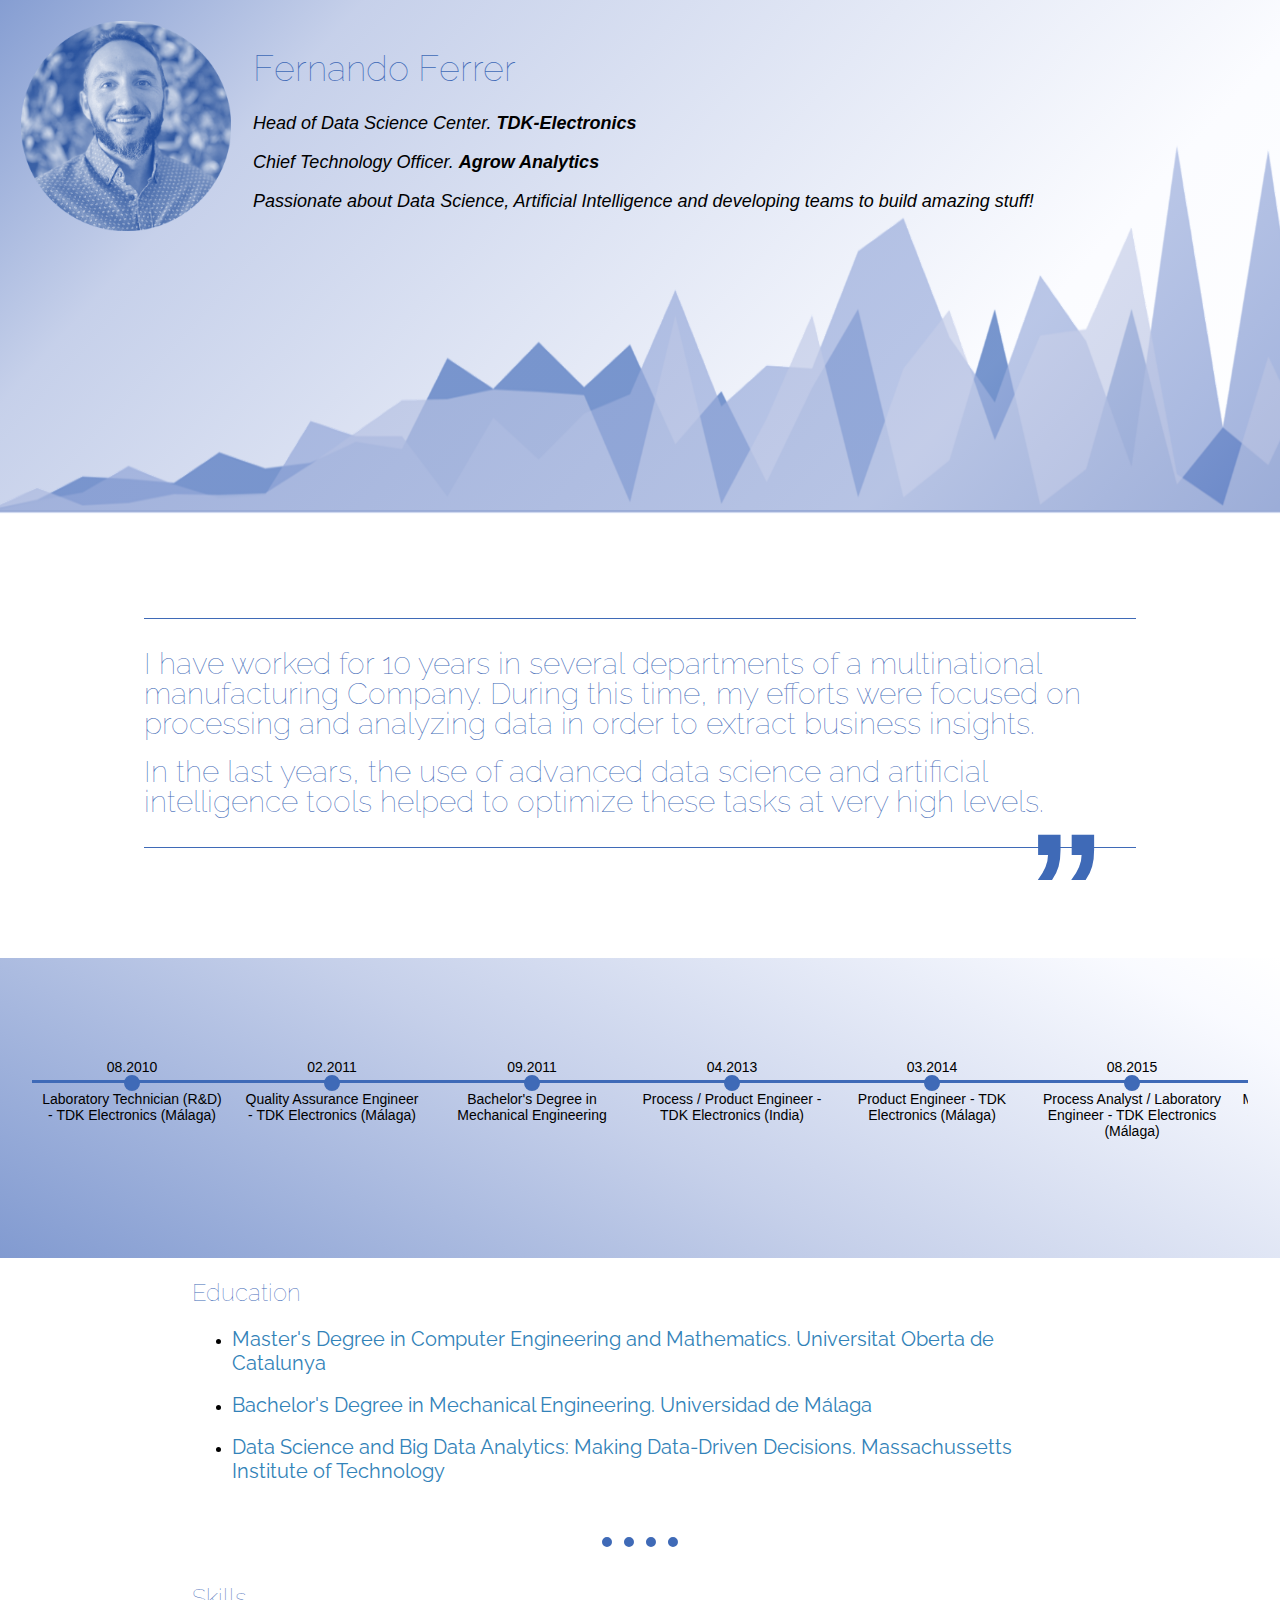
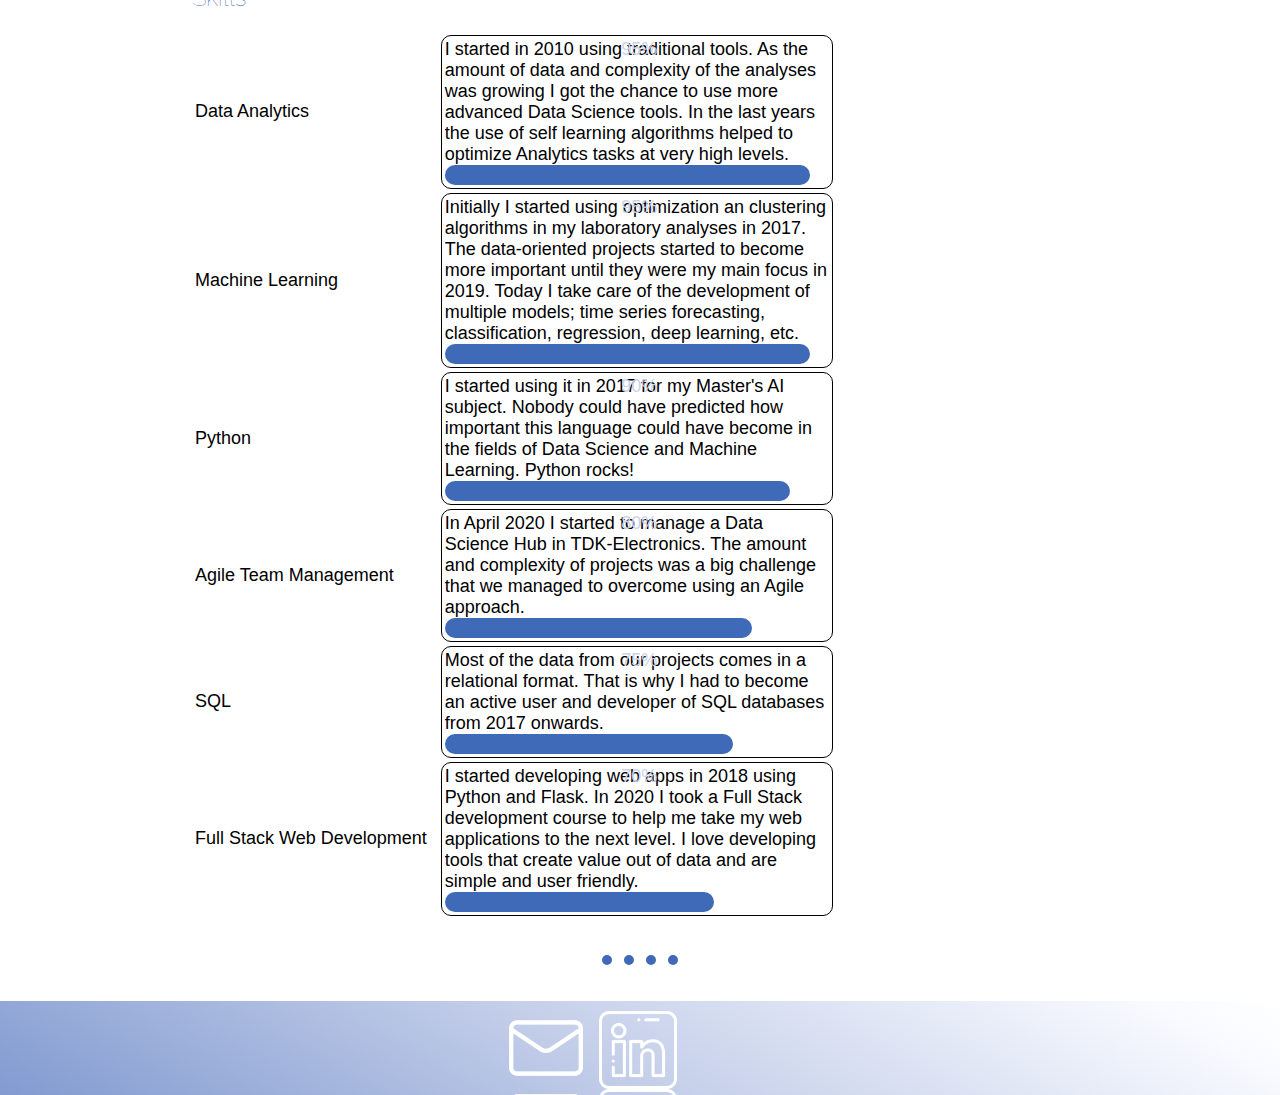
==== commit 9d013e90: "Add files via upload" ====
--- a/index.html
+++ b/index.html
@@ -139,12 +139,18 @@
       <h2>Skills</h2>
       <table>
         <tbody>
+
           <tr>
             <td>Data Analytics</td>
             <td>
               <div class="progress">
-                <span class="percent">100%</span>
-                <div class="bar" style="width:100%"></div>
+                <span class="percent">95%</span>
+                <span class="bartext">I started in 2010 using traditional tools.
+                                      As the amount of data and complexity of the analyses was growing I
+                                      got the chance to use more advanced Data Science tools. In the last
+                                      years the use of self learning algorithms helped to optimize Analytics
+                                      tasks at very high levels.</span>
+                <div class="bar" style="width:95%"></div>
               </div>
             </td>
           </tr>
@@ -153,8 +159,13 @@
             <td>Machine Learning</td>
             <td>
               <div class="progress">
-                <span class="percent">100%</span>
-                <div class="bar" style="width:100%"></div>
+                <span class="percent">95%</span>
+                <span class="bartext">Initially I started using optimization an clustering algorithms in
+                                      my laboratory analyses in 2017. The data-oriented projects started
+                                      to become more important until they were my main focus in 2019.
+                                      Today I take care of the development of multiple models; time
+                                      series forecasting, classification, regression, deep learning, etc.</span>
+                <div class="bar" style="width:95%"></div>
               </div>
             </td>
           </tr>
@@ -164,6 +175,10 @@
             <td>
               <div class="progress">
                 <span class="percent">90%</span>
+                <span class="bartext">I started using it in 2017 for my Master's AI subject.
+                                      Nobody could have predicted how important this language could have
+                                      become in the fields of Data Science and Machine Learning.
+                                      Python rocks!</span>
                 <div class="bar" style="width:90%"></div>
               </div>
             </td>
@@ -174,6 +189,9 @@
             <td>
               <div class="progress">
                 <span class="percent">80%</span>
+                <span class="bartext">In April 2020 I started to manage a Data Science Hub in
+                                      TDK-Electronics. The amount and complexity of projects was a big
+                                      challenge that we managed to overcome using an Agile approach.</span>
                 <div class="bar" style="width:80%"></div>
               </div>
             </td>
@@ -184,6 +202,9 @@
             <td>
               <div class="progress">
                 <span class="percent">75%</span>
+                <span class="bartext">Most of the data from our projects comes in a relational format.
+                                      That is why I had to become an active user and developer of SQL
+                                      databases from 2017 onwards.</span>
                 <div class="bar" style="width:75%"></div>
               </div>
             </td>
@@ -194,6 +215,10 @@
             <td>
               <div class="progress">
                 <span class="percent">70%</span>
+                <span class="bartext">I started developing web apps in 2018 using Python and Flask.
+                                      In 2020 I took a Full Stack development course to help me take
+                                      my web applications to the next level. I love developing tools
+                                      that create value out of data and are simple and user friendly.</span>
                 <div class="bar" style="width:70%"></div>
               </div>
             </td>
@@ -208,6 +233,7 @@
     <div class="bottom_div">
       <a class="bottom_button email" href="contact.html">Contact</a>
       <a class="bottom_button linkedin" href="https://www.linkedin.com/in/fernando-ferrer-perruca/" target="_blank">Linkedin</a>
+      <a class="bottom_button orcid" href="https://orcid.org/0000-0001-7445-0790" target="_blank">Linkedin</a>
     </div>
 
   </body>
--- a/assets/custom_styles.css
+++ b/assets/custom_styles.css
@@ -1,23 +1,34 @@
-/* ################################ Tag Selectors ############################*/
+/* Declaration of variables ##################################################*/
+:root {
+  --color_1: #3f6ab7;
+  --color_2: #6886c7;
+  --color_3: #a0b1dc;
+  --color_4: #cbd2e9;
+  --color_5: #f2f5ff7a;
+}
+
+/*  Tag Selectors ############################################################*/
 
 h1, h2, h3, h4, h5, h6 {
-  color: #3f6ab7;
-  font-family: arial;
+  color: var(--color_1);
+  font-family: 'Raleway', sans-serif;
   font-weight: lighter;
 }
 
 body {
   overflow-x: hidden;
+  margin-left: 0;
+  margin-right: 0;
 }
 
 p {
-  font-family: arial;
+  font-family: arial, sans-serif;
   font-size: 18px;
 }
 
 a {
-  font-family: arial;
-  font-size: 18px;
+  font-family: 'Raleway', sans-serif;
+  font-size: 20px;
   text-decoration: none;
   color: #3282b8;
 }
@@ -34,15 +45,45 @@
 hr {
   border-style: none;
   border-top-style: dotted;
-  border-color: #3f6ab7;
-  border-width: 7px;
+  border-color: var(--color_1);
+  border-width: 10px;
   height: 0;
-  width: 10%;
+  width: 6%;
   margin-top: 4vh;
   margin-bottom: 4vh;
 }
 
 /* ################################ Class Selectors ##########################*/
+.header_div {
+  background-color: var(--color_5);
+  background: linear-gradient(132deg,
+                              rgba(104,134,199,0.8046568969384629) 0%,
+                              rgba(160,177,220,0.6001751042213761) 21%,
+                              rgba(242,245,255,0.3144608185070903) 76%,
+                              rgba(255,255,255,0) 100%);
+  position: absolute;
+  left: 0;
+  top: 0;
+  height: 510px;
+  width: 100%;
+  margin: 0;
+}
+
+.bottom_div {
+  margin: 0 auto;
+  padding-top: 10px;
+  padding-bottom: 60px;
+  text-align: center;
+  width: 100%;
+  position: absolute;
+  left: 0px;
+  background: rgb(104,134,199);
+  background: linear-gradient(29deg,
+                              rgba(104,134,199,0.8298669809720763) 0%,
+                              rgba(160,177,220,0.6113795860140931) 47%,
+                              rgba(242,245,255,0.46852244315695024) 91%,
+                              rgba(255,255,255,0.10437678489364499) 100%);
+}
 
 .fernando_photo {
   background: url("../assets/fernando_blue.png");
@@ -64,23 +105,43 @@
   height: 240px;
 }
 
+.bottom_button {
+  background-size: 100% auto;
+  color: rgba(255,255,255,0);
+  padding-bottom: 60px;
+  margin-left: 6px;
+  margin-right: 6px;
+}
+
+.email {
+  background-image: url("../assets/email.png");
+}
+
+.linkedin {
+  background-image: url("../assets/linkedin.png");
+}
+
 .centered_div {
   width: 70%;
   margin: 0 auto;
 }
 
+.center_text {
+  text-align: center;
+}
+
 .data_background {
-  width: 104%;
+  width: 103%;
   height: 400px;
   position: absolute;
-  left: -10px;
+  left: -5px;
   top: 120px;
   z-index: -1;
 }
 
 .horizontal_separator_1 {
   width: 100%;
-  height: 250px;
+  height: 500px;
 }
 
 /* Progress bar ##############################################################*/
@@ -102,7 +163,7 @@
 
 .bar {
  height: 20px;
- background-color: #3f6ab7;
+ background-color: var(--color_1);
  border-radius: 10px;
 }
 
@@ -119,7 +180,7 @@
     position: relative;
     font-family: 'Montserrat', sans-serif;
     font-weight: 800;
-    color: #3f6ab7;
+    color: var(--color_1);
     padding: 30px 0;
     width: 80%;
     max-width: 1000px;
@@ -133,7 +194,7 @@
 /* Blockquote header */
 .blockquote h1 {
     position: relative;
-    color: #3f6ab7;
+    color: var(--color_1);
     font-size: 30px;
     font-weight: 100;
     line-height: 1;
@@ -144,7 +205,7 @@
 .blockquote:after {
     position: absolute;
     content: "”";
-    color: #3f6ab7;
+    color: var(--color_1);
     font-size: 10rem;
     line-height: 0;
     bottom: -43px;
@@ -176,7 +237,13 @@
   height: 100px;
   padding: 100px 0;
   width: 100%;
-  background-color: #cbd2e9;
+  background: rgb(104,134,199);
+  background: linear-gradient(29deg,
+                              rgba(104,134,199,0.8298669809720763) 0%,
+                              rgba(160,177,220,0.6113795860140931) 47%,
+                              rgba(242,245,255,0.46852244315695024) 91%,
+                              rgba(255,255,255,0.10437678489364499) 100%);
+  margin-left: 0;
 }
 
 .time-line-box .timeline {
@@ -199,7 +266,7 @@
   padding: 0 10px;
   display: flex;
   justify-content: center;
-  border-top: 3px solid #3f6ab7;
+  border-top: 3px solid var(--color_1);
   position: relative;
   transition: all 200ms ease-in;
 }
@@ -210,9 +277,9 @@
   content: '';
   width: 12px;
   height: 12px;
-  background-color: #3f6ab7;
+  background-color: var(--color_1);
   border-radius: 12px;
-  border: 2px solid #3f6ab7;
+  border: 2px solid var(--color_1);
   position: absolute;
   left: 50%;
   top: 0%;
@@ -240,7 +307,7 @@
   height: 6px;
 }
 .swiper-container::-webkit-scrollbar-thumb{
-   background: #4F4F4F !important;
+   background: #4F4F4F;
 }
 .swiper-slide {
   text-align: center;
@@ -249,14 +316,20 @@
   width: 200px;
   height: 100%;
   position: relative;
-  -webkit-transition: .3s ease-in-out;
-  -moz-transition: .3s ease-in-out;
-  -o-transition: .3s ease-in-out;
-	transition: .3s ease-in-out;
+  -webkit-transition: .4s ease-in-out;
+  -moz-transition: .4s ease-in-out;
+  -o-transition: .4s ease-in-out;
+	transition: .4s ease-in-out;
 }
 .swiper-slide:hover {
   font-size: 20px;
   font-family: arial;
-  border-color: #3f6ab7;
-  border-width: 6px;
-}
+  border: solid;
+  border-color: var(--color_5);
+  border-radius: 20px;
+  border-width: 0.1px;
+  margin: 12px;
+  -webkit-box-shadow: 4px 10px 6px 1px rgba(104,134,199,0.26);
+  -moz-box-shadow: 4px 10px 6px 1px rgba(104,134,199,0.26);
+  box-shadow: 4px 10px 6px 1px rgba(104,134,199,0.26);
+}
